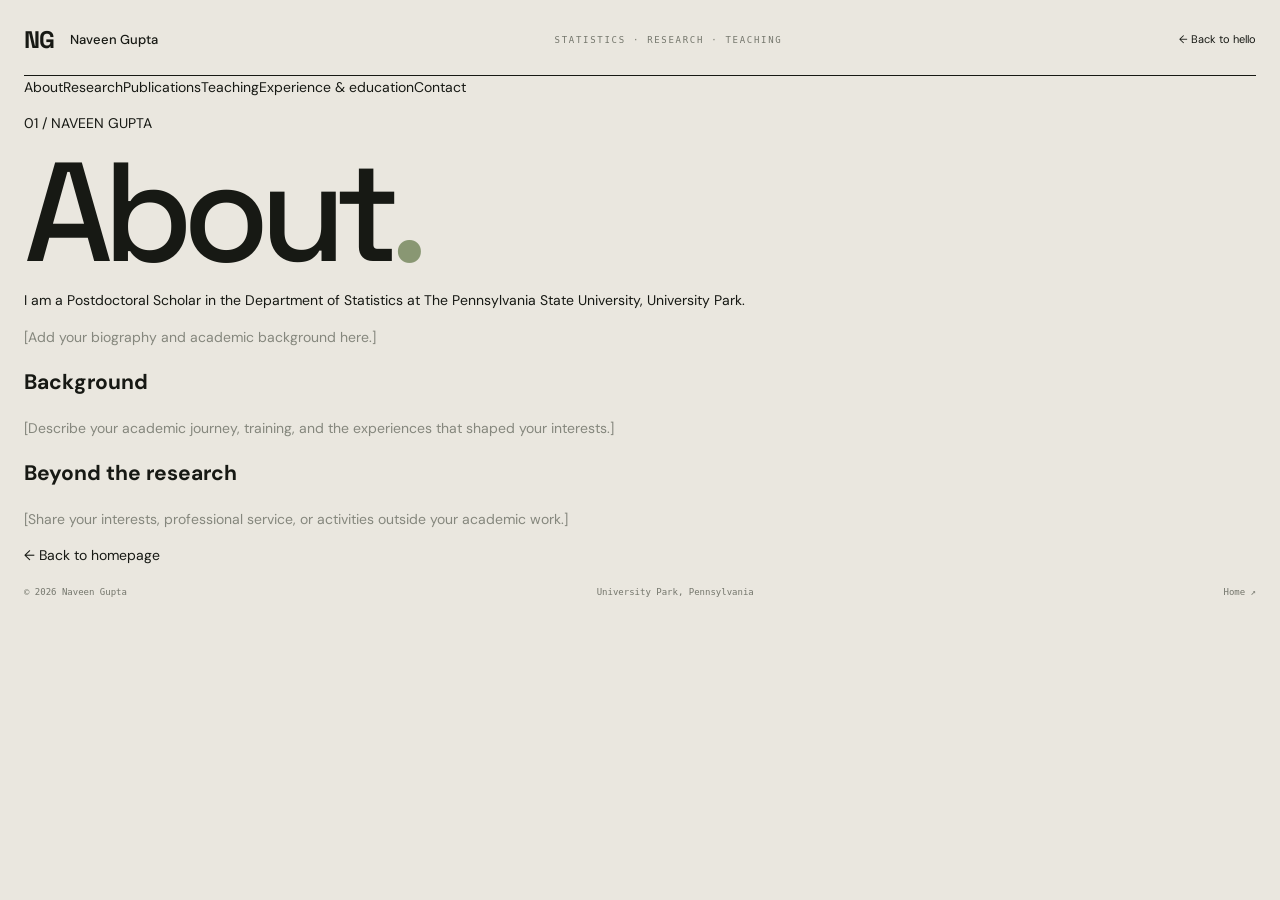
==== about.html @ cfaed45a "Add dedicated about page" ====
<!doctype html><html lang="en"><head><meta charset="utf-8"><meta name="viewport" content="width=device-width,initial-scale=1"><meta name="description" content="About — Naveen Gupta, Postdoctoral Scholar, Department of Statistics, The Pennsylvania State University."><title>About | Naveen Gupta</title><link rel="stylesheet" href="style.css?v=3"></head><body class="inner-page"><a class="skip" href="#content">Skip to content</a><header><a class="brand" href="index.html">NG<span>Naveen Gupta</span></a><span class="header-note">STATISTICS · RESEARCH · TEACHING</span><a class="about-link" href="index.html">← Back to hello</a></header><main class="page-layout"><nav class="page-nav" aria-label="Academic sections"><a href="about.html" aria-current="page">About</a><a href="research.html">Research</a><a href="publications.html">Publications</a><a href="teaching.html">Teaching</a><a href="experience.html">Experience & education</a><a href="contact.html">Contact</a></nav><article id="content" class="page-content"><p class="page-kicker">01 / NAVEEN GUPTA</p><h1>About<span>.</span></h1><div class="page-intro"><p>I am a Postdoctoral Scholar in the Department of Statistics at The Pennsylvania State University, University Park.</p><p class="placeholder">[Add your biography and academic background here.]</p></div><section><h2>Background</h2><p class="placeholder">[Describe your academic journey, training, and the experiences that shaped your interests.]</p></section><section><h2>Beyond the research</h2><p class="placeholder">[Share your interests, professional service, or activities outside your academic work.]</p></section><a class="return-link" href="index.html">← Back to homepage</a></article></main><footer><span>© 2026 Naveen Gupta</span><span>University Park, Pennsylvania</span><a href="index.html">Home ↗</a></footer></body></html>
---- style.css ----
@import url('https://fonts.googleapis.com/css2?family=DM+Sans:wght@400;500;600;700&family=Space+Grotesk:wght@400;500;600;700&display=swap');
:root{--paper:#eae7df;--ink:#171914;--muted:#74766c;--rule:#c9c7be;--accent:#889d63}*{box-sizing:border-box}html{scroll-behavior:smooth}body{margin:0;padding:24px;background:var(--paper);color:var(--ink);font:14px/1.6 'DM Sans',Arial,sans-serif}a{color:inherit;text-decoration:none}button{font:inherit}a:focus-visible,button:focus-visible,summary:focus-visible{outline:2px solid #96ad6e;outline-offset:5px}.skip{position:absolute;top:-60px;padding:10px;background:white;z-index:10}.skip:focus{top:10px}header{display:flex;align-items:center;justify-content:space-between;padding:0 0 20px;border-bottom:1px solid var(--ink);gap:20px}.brand{display:flex;gap:16px;align-items:center;font:700 24px 'Space Grotesk',Arial,sans-serif;letter-spacing:-1px}.brand span{font:500 13px 'DM Sans',Arial,sans-serif;letter-spacing:0}.header-note{font:9px monospace;letter-spacing:1.7px;color:var(--muted)}.about-link{font-size:11px}.greeting{display:flex;align-items:center;justify-content:space-between;gap:30px;padding:18px 0 20px}h1{font:500 clamp(90px,11vw,172px)/.9 'Space Grotesk',Arial,sans-serif;letter-spacing:-10px;margin:0}h1 span{color:#899773}.greeting p{margin:0 4px 0 0;font-size:14px}.greeting p span{color:var(--muted);font-size:11px}.workspace{display:grid;grid-template-columns:minmax(0,1fr) 335px;gap:16px;align-items:stretch}.scene{position:relative;background:#10130f;min-height:660px;overflow:hidden;color:#e7e9da}canvas{position:absolute;inset:0;width:100%;height:100%}.scene:after{content:'';position:absolute;inset:0;pointer-events:none;background:linear-gradient(180deg,#10130f00 45%,#10130fa6 100%);box-shadow:inset 0 0 100px #0005}.scene-top{position:absolute;top:24px;left:25px;right:25px;display:flex;justify-content:space-between;font:8px monospace;letter-spacing:1.5px;color:#a4ad95;z-index:1}.scene-title{position:absolute;bottom:110px;left:35px;z-index:1}.kicker{font:9px monospace;letter-spacing:2px;color:#acb89b}.scene-title h2{font:400 clamp(32px,4vw,58px)/1.2 'Space Grotesk',Arial,sans-serif;letter-spacing:-2px;margin:10px 0}.scene-title p{font-size:12px;color:#a5ad9a;margin:0}.plot-label{position:absolute;color:#a7b29575;font:11px monospace;pointer-events:none}.label-one{top:31%;left:30%}.label-two{right:15%;top:53%}.crosshair{position:absolute;top:43%;left:50%;font:22px monospace;color:#d8dfc780;border:1px solid #9ba68550;width:100px;height:80px;display:grid;place-items:center}.scene-controls{position:absolute;bottom:25px;left:25px;right:25px;display:flex;align-items:center;justify-content:space-between;gap:10px;z-index:2;font:8px monospace;letter-spacing:1px}.scene-controls>span{max-width:110px;color:#929c83}.scene-controls>div{display:flex;gap:7px}.scene-controls button{border:1px solid #77826955;background:#13180d88;color:#a6b197;cursor:pointer;padding:8px 11px;font:10px monospace;transition:background .2s,color .2s}.scene-controls button.active,.scene-controls button:hover{color:#e5edce;background:#4f5f37;border-color:#91a46e}#motion{border:0;background:none;padding:8px 0}aside{padding:25px 22px 18px;border:1px solid var(--rule);display:flex;flex-direction:column;scroll-margin-top:20px}.status{font:8px monospace;letter-spacing:1.3px;color:var(--muted);display:flex;gap:7px;align-items:center}.status i{height:5px;width:5px;border-radius:50%;background:#80945e}.identity h2{font:500 30px/1.2 'Space Grotesk',Arial,sans-serif;letter-spacing:-1.2px;margin:22px 0 7px}.identity p{font-size:11px;color:#64675c;margin:8px 0}.identity .position{font-size:13px;color:var(--ink)}.accordions{margin-top:28px}details{border-top:1px solid var(--rule)}details:last-child{border-bottom:1px solid var(--rule)}summary{list-style:none;display:flex;justify-content:space-between;align-items:center;cursor:pointer;padding:12px 0;font-size:12px;font-weight:600}summary::-webkit-details-marker{display:none}summary>span:after{content:'+';font-size:17px;font-weight:400}details[open] summary>span:after{content:'−'}.detail-body{font-size:11px;color:#5e6255;padding:0 0 14px}.detail-body p{margin:0 0 12px}.detail-body h3{font-size:12px;font-weight:500;color:var(--ink);margin:7px 0}.detail-body small{font:8px monospace;color:var(--muted)}.detail-body article+article{margin-top:18px;padding-top:15px;border-top:1px dashed var(--rule)}.detail-body ul{padding-left:15px}.detail-body a{border-bottom:1px solid var(--muted)}.placeholder{color:#85877d}.panel-foot{margin-top:auto;padding-top:25px;display:flex;justify-content:space-between;font-size:9px;color:var(--muted)}footer{display:flex;justify-content:space-between;gap:20px;padding:21px 0 0;font:9px monospace;color:var(--muted)}@media(min-width:1700px){body{max-width:1700px;margin:auto}.scene{min-height:780px}}@media(max-width:900px){.workspace{grid-template-columns:minmax(0,1fr) 290px;gap:12px}aside{padding:20px 17px}.scene{min-height:680px}.scene-controls>span{display:none}.greeting p{font-size:12px}.greeting p span{font-size:10px}h1{letter-spacing:-6px}}@media(max-width:650px){body{padding:16px}.header-note{display:none}header{padding-bottom:16px}.brand span{font-size:11px}.greeting{align-items:end;padding:25px 0}.greeting p{font-size:11px;max-width:140px;line-height:1.5}.greeting p span{display:block;margin-top:4px}h1{font-size:85px;letter-spacing:-6px}.workspace{grid-template-columns:1fr}.scene{min-height:440px}.scene-title{left:24px;bottom:85px}.scene-title h2{font-size:38px}.scene-top{left:20px;right:20px;font-size:7px}.scene-controls{left:20px;right:20px}.crosshair{width:70px;height:60px}aside{padding:25px}.identity h2{font-size:35px}.identity p{font-size:12px}.accordions{margin-top:22px}summary{font-size:13px}.detail-body{font-size:12px}.panel-foot{padding-top:25px}footer{font-size:8px;flex-wrap:wrap}footer>span:nth-child(2){display:none}}@media(prefers-reduced-motion:reduce){html{scroll-behavior:auto}*{transition:none!important}}
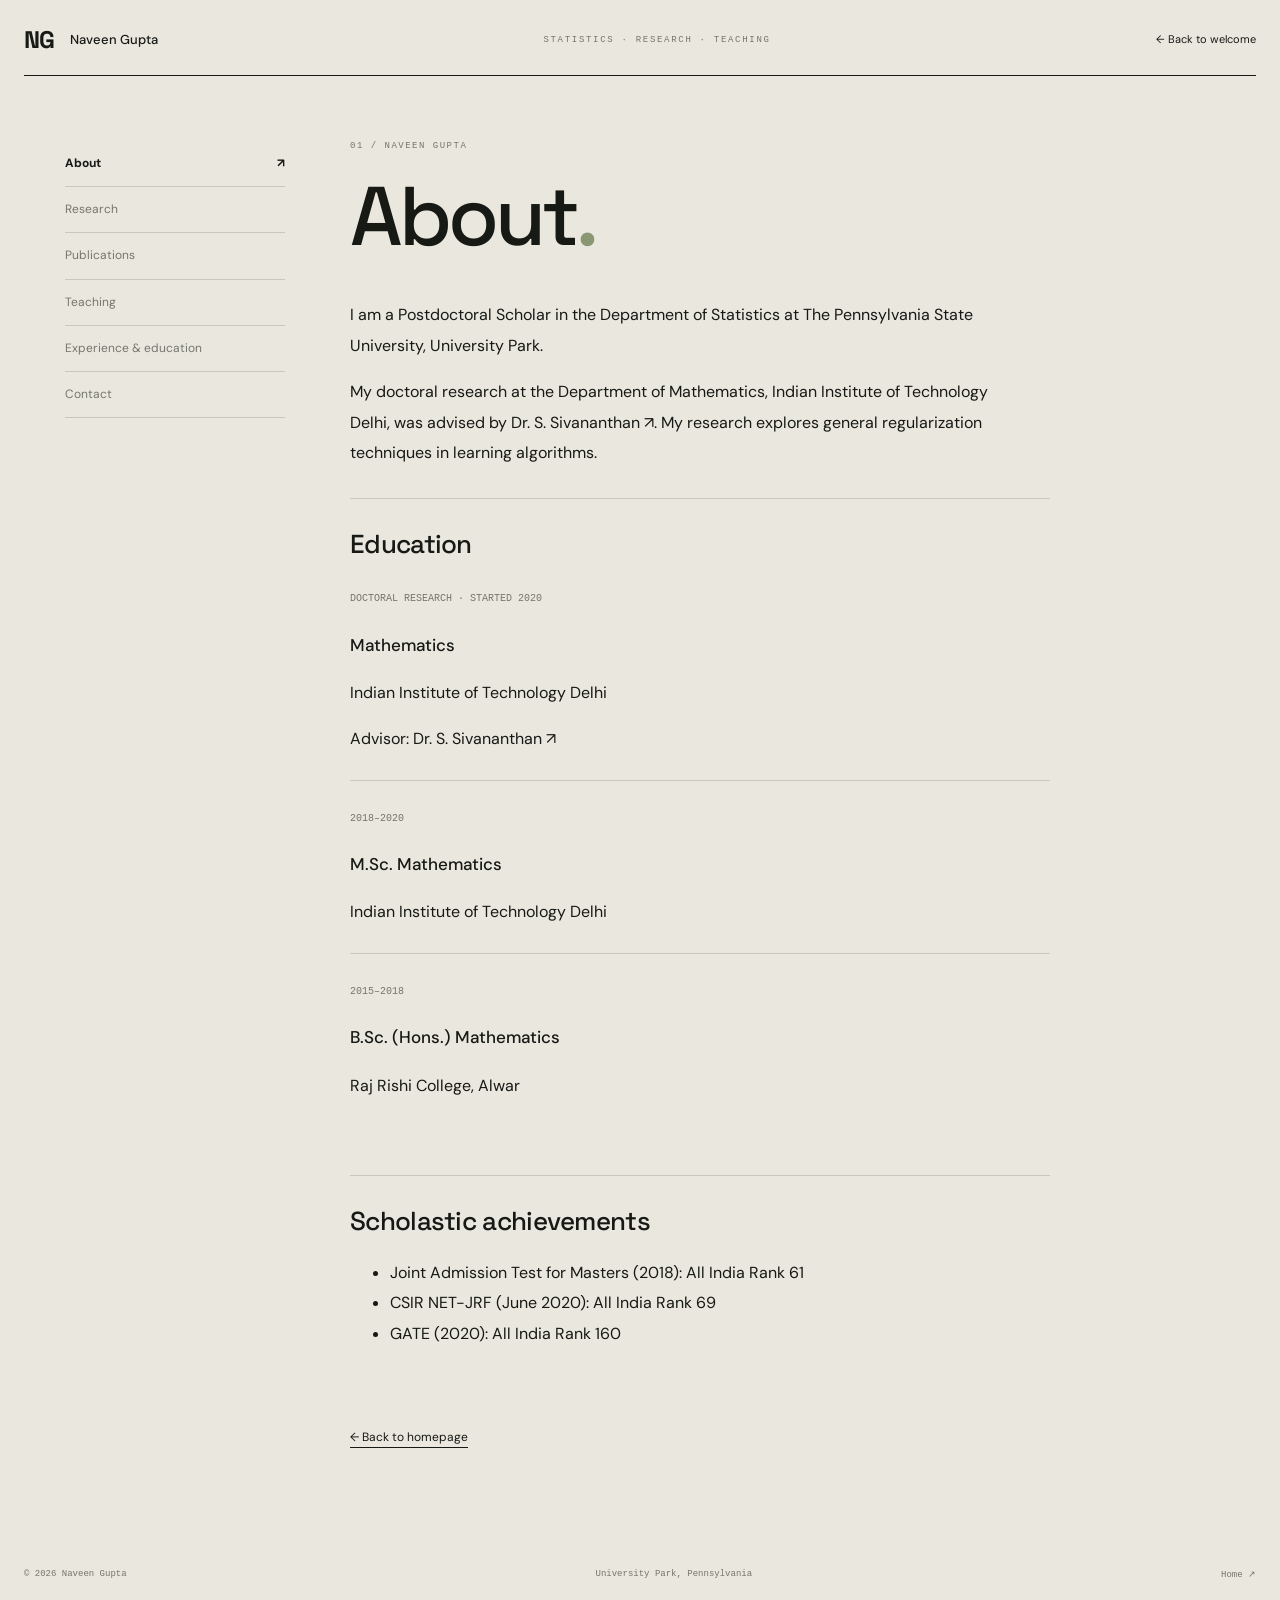
==== commit 02eac4a0: "Migrate academic information from original Google Sites website" ====
--- a/about.html
+++ b/about.html
@@ -1 +1 @@
-<!doctype html><html lang="en"><head><meta charset="utf-8"><meta name="viewport" content="width=device-width,initial-scale=1"><meta name="description" content="About — Naveen Gupta, Postdoctoral Scholar, Department of Statistics, The Pennsylvania State University."><title>About | Naveen Gupta</title><link rel="stylesheet" href="style.css?v=3"></head><body class="inner-page"><a class="skip" href="#content">Skip to content</a><header><a class="brand" href="index.html">NG<span>Naveen Gupta</span></a><span class="header-note">STATISTICS · RESEARCH · TEACHING</span><a class="about-link" href="index.html">← Back to hello</a></header><main class="page-layout"><nav class="page-nav" aria-label="Academic sections"><a href="about.html" aria-current="page">About</a><a href="research.html">Research</a><a href="publications.html">Publications</a><a href="teaching.html">Teaching</a><a href="experience.html">Experience & education</a><a href="contact.html">Contact</a></nav><article id="content" class="page-content"><p class="page-kicker">01 / NAVEEN GUPTA</p><h1>About<span>.</span></h1><div class="page-intro"><p>I am a Postdoctoral Scholar in the Department of Statistics at The Pennsylvania State University, University Park.</p><p class="placeholder">[Add your biography and academic background here.]</p></div><section><h2>Background</h2><p class="placeholder">[Describe your academic journey, training, and the experiences that shaped your interests.]</p></section><section><h2>Beyond the research</h2><p class="placeholder">[Share your interests, professional service, or activities outside your academic work.]</p></section><a class="return-link" href="index.html">← Back to homepage</a></article></main><footer><span>© 2026 Naveen Gupta</span><span>University Park, Pennsylvania</span><a href="index.html">Home ↗</a></footer></body></html>+<!doctype html><html lang="en"><head><meta charset="utf-8"><meta name="viewport" content="width=device-width,initial-scale=1"><meta name="description" content="About — Naveen Gupta, Postdoctoral Scholar, Department of Statistics, The Pennsylvania State University."><title>About | Naveen Gupta</title><link rel="stylesheet" href="style.css?v=3"></head><body class="inner-page"><a class="skip" href="#content">Skip to content</a><header><a class="brand" href="index.html">NG<span>Naveen Gupta</span></a><span class="header-note">STATISTICS · RESEARCH · TEACHING</span><a class="about-link" href="index.html">← Back to welcome</a></header><main class="page-layout"><nav class="page-nav" aria-label="Academic sections"><a href="about.html" aria-current="page">About</a><a href="research.html">Research</a><a href="publications.html">Publications</a><a href="teaching.html">Teaching</a><a href="experience.html">Experience & education</a><a href="contact.html">Contact</a></nav><article id="content" class="page-content"><p class="page-kicker">01 / NAVEEN GUPTA</p><h1>About<span>.</span></h1><div class="page-intro"><p>I am a Postdoctoral Scholar in the Department of Statistics at The Pennsylvania State University, University Park.</p><p>My doctoral research at the Department of Mathematics, Indian Institute of Technology Delhi, was advised by <a href="https://web.iitd.ac.in/~siva/" target="_blank" rel="noopener">Dr. S. Sivananthan ↗</a>. My research explores general regularization techniques in learning algorithms.</p><section><h2>Education</h2><article><small>DOCTORAL RESEARCH · STARTED 2020</small><h3>Mathematics</h3><p>Indian Institute of Technology Delhi</p><p>Advisor: <a href="https://web.iitd.ac.in/~siva/" target="_blank" rel="noopener">Dr. S. Sivananthan ↗</a></p></article><article><small>2018–2020</small><h3>M.Sc. Mathematics</h3><p>Indian Institute of Technology Delhi</p></article><article><small>2015–2018</small><h3>B.Sc. (Hons.) Mathematics</h3><p>Raj Rishi College, Alwar</p></article></section><section><h2>Scholastic achievements</h2><ul><li>Joint Admission Test for Masters (2018): All India Rank 61</li><li>CSIR NET-JRF (June 2020): All India Rank 69</li><li>GATE (2020): All India Rank 160</li></ul></section></div><a class="return-link" href="index.html">← Back to homepage</a></article></main><footer><span>© 2026 Naveen Gupta</span><span>University Park, Pennsylvania</span><a href="index.html">Home ↗</a></footer></body></html>
--- a/style.css
+++ b/style.css
@@ -1,2 +1,9 @@
-@import url('https://fonts.googleapis.com/css2?family=DM+Sans:wght@400;500;600;700&family=Space+Grotesk:wght@400;500;600;700&display=swap');
+@import url('https://fonts.googleapis.com/css2?family=Cormorant+Garamond:wght@500;600&family=DM+Sans:wght@400;500;600;700&family=Space+Grotesk:wght@400;500;600;700&display=swap');
 :root{--paper:#eae7df;--ink:#171914;--muted:#74766c;--rule:#c9c7be;--accent:#889d63}*{box-sizing:border-box}html{scroll-behavior:smooth}body{margin:0;padding:24px;background:var(--paper);color:var(--ink);font:14px/1.6 'DM Sans',Arial,sans-serif}a{color:inherit;text-decoration:none}button{font:inherit}a:focus-visible,button:focus-visible,summary:focus-visible{outline:2px solid #96ad6e;outline-offset:5px}.skip{position:absolute;top:-60px;padding:10px;background:white;z-index:10}.skip:focus{top:10px}header{display:flex;align-items:center;justify-content:space-between;padding:0 0 20px;border-bottom:1px solid var(--ink);gap:20px}.brand{display:flex;gap:16px;align-items:center;font:700 24px 'Space Grotesk',Arial,sans-serif;letter-spacing:-1px}.brand span{font:500 13px 'DM Sans',Arial,sans-serif;letter-spacing:0}.header-note{font:9px monospace;letter-spacing:1.7px;color:var(--muted)}.about-link{font-size:11px}.greeting{display:flex;align-items:center;justify-content:space-between;gap:30px;padding:18px 0 20px}h1{font:500 clamp(90px,11vw,172px)/.9 'Space Grotesk',Arial,sans-serif;letter-spacing:-10px;margin:0}h1 span{color:#899773}.greeting p{margin:0 4px 0 0;font-size:14px}.greeting p span{color:var(--muted);font-size:11px}.workspace{display:grid;grid-template-columns:minmax(0,1fr) 335px;gap:16px;align-items:stretch}.scene{position:relative;background:#10130f;min-height:660px;overflow:hidden;color:#e7e9da}canvas{position:absolute;inset:0;width:100%;height:100%}.scene:after{content:'';position:absolute;inset:0;pointer-events:none;background:linear-gradient(180deg,#10130f00 45%,#10130fa6 100%);box-shadow:inset 0 0 100px #0005}.scene-top{position:absolute;top:24px;left:25px;right:25px;display:flex;justify-content:space-between;font:8px monospace;letter-spacing:1.5px;color:#a4ad95;z-index:1}.scene-title{position:absolute;bottom:110px;left:35px;z-index:1}.kicker{font:9px monospace;letter-spacing:2px;color:#acb89b}.scene-title h2{font:400 clamp(32px,4vw,58px)/1.2 'Space Grotesk',Arial,sans-serif;letter-spacing:-2px;margin:10px 0}.scene-title p{font-size:12px;color:#a5ad9a;margin:0}.plot-label{position:absolute;color:#a7b29575;font:11px monospace;pointer-events:none}.label-one{top:31%;left:30%}.label-two{right:15%;top:53%}.crosshair{position:absolute;top:43%;left:50%;font:22px monospace;color:#d8dfc780;border:1px solid #9ba68550;width:100px;height:80px;display:grid;place-items:center}.scene-controls{position:absolute;bottom:25px;left:25px;right:25px;display:flex;align-items:center;justify-content:space-between;gap:10px;z-index:2;font:8px monospace;letter-spacing:1px}.scene-controls>span{max-width:110px;color:#929c83}.scene-controls>div{display:flex;gap:7px}.scene-controls button{border:1px solid #77826955;background:#13180d88;color:#a6b197;cursor:pointer;padding:8px 11px;font:10px monospace;transition:background .2s,color .2s}.scene-controls button.active,.scene-controls button:hover{color:#e5edce;background:#4f5f37;border-color:#91a46e}#motion{border:0;background:none;padding:8px 0}aside{padding:25px 22px 18px;border:1px solid var(--rule);display:flex;flex-direction:column;scroll-margin-top:20px}.status{font:8px monospace;letter-spacing:1.3px;color:var(--muted);display:flex;gap:7px;align-items:center}.status i{height:5px;width:5px;border-radius:50%;background:#80945e}.identity h2{font:500 30px/1.2 'Space Grotesk',Arial,sans-serif;letter-spacing:-1.2px;margin:22px 0 7px}.identity p{font-size:11px;color:#64675c;margin:8px 0}.identity .position{font-size:13px;color:var(--ink)}.accordions{margin-top:28px}details{border-top:1px solid var(--rule)}details:last-child{border-bottom:1px solid var(--rule)}summary{list-style:none;display:flex;justify-content:space-between;align-items:center;cursor:pointer;padding:12px 0;font-size:12px;font-weight:600}summary::-webkit-details-marker{display:none}summary>span:after{content:'+';font-size:17px;font-weight:400}details[open] summary>span:after{content:'−'}.detail-body{font-size:11px;color:#5e6255;padding:0 0 14px}.detail-body p{margin:0 0 12px}.detail-body h3{font-size:12px;font-weight:500;color:var(--ink);margin:7px 0}.detail-body small{font:8px monospace;color:var(--muted)}.detail-body article+article{margin-top:18px;padding-top:15px;border-top:1px dashed var(--rule)}.detail-body ul{padding-left:15px}.detail-body a{border-bottom:1px solid var(--muted)}.placeholder{color:#85877d}.panel-foot{margin-top:auto;padding-top:25px;display:flex;justify-content:space-between;font-size:9px;color:var(--muted)}footer{display:flex;justify-content:space-between;gap:20px;padding:21px 0 0;font:9px monospace;color:var(--muted)}@media(min-width:1700px){body{max-width:1700px;margin:auto}.scene{min-height:780px}}@media(max-width:900px){.workspace{grid-template-columns:minmax(0,1fr) 290px;gap:12px}aside{padding:20px 17px}.scene{min-height:680px}.scene-controls>span{display:none}.greeting p{font-size:12px}.greeting p span{font-size:10px}h1{letter-spacing:-6px}}@media(max-width:650px){body{padding:16px}.header-note{display:none}header{padding-bottom:16px}.brand span{font-size:11px}.greeting{align-items:end;padding:25px 0}.greeting p{font-size:11px;max-width:140px;line-height:1.5}.greeting p span{display:block;margin-top:4px}h1{font-size:85px;letter-spacing:-6px}.workspace{grid-template-columns:1fr}.scene{min-height:440px}.scene-title{left:24px;bottom:85px}.scene-title h2{font-size:38px}.scene-top{left:20px;right:20px;font-size:7px}.scene-controls{left:20px;right:20px}.crosshair{width:70px;height:60px}aside{padding:25px}.identity h2{font-size:35px}.identity p{font-size:12px}.accordions{margin-top:22px}summary{font-size:13px}.detail-body{font-size:12px}.panel-foot{padding-top:25px}footer{font-size:8px;flex-wrap:wrap}footer>span:nth-child(2){display:none}}@media(prefers-reduced-motion:reduce){html{scroll-behavior:auto}*{transition:none!important}}
+
+/* Dedicated academic pages */
+.section-links{margin-top:32px}.section-links a{display:flex;justify-content:space-between;align-items:center;border-top:1px solid var(--rule);padding:15px 0;font-size:12px;font-weight:500}.section-links a:last-child{border-bottom:1px solid var(--rule)}.section-links a:hover{color:#637a45}.section-links a span{font-size:17px;font-weight:400}.page-layout{display:grid;grid-template-columns:220px minmax(0,800px);gap:65px;max-width:1150px;margin:65px auto 100px;min-height:65vh}.page-nav{display:flex;flex-direction:column;align-self:start;position:sticky;top:30px}.page-nav a{padding:13px 0;border-bottom:1px solid var(--rule);font-size:12px;color:var(--muted)}.page-nav a[aria-current=page]{color:var(--ink);font-weight:700}.page-nav a[aria-current=page]:after{content:' ↗';float:right}.page-kicker{font:9px monospace;letter-spacing:1.5px;color:var(--muted);margin:0 0 22px}.page-content h1{font-size:clamp(48px,6.5vw,92px);letter-spacing:-4px;line-height:1.05;overflow-wrap:anywhere;margin-bottom:40px}.page-content .page-intro{font-size:16px;line-height:1.9;max-width:700px}.page-content section{padding:28px 0;border-top:1px solid var(--rule);margin-top:30px}.page-content h2{font:500 26px 'Space Grotesk',Arial,sans-serif;letter-spacing:-.7px;margin:0 0 20px}.page-content h3{font-size:17px;font-weight:500}.page-content p{max-width:650px}.page-content small{font:10px monospace;color:var(--muted)}.page-content article+article{border-top:1px solid var(--rule);padding-top:20px;margin-top:25px}.return-link{display:inline-block;font-size:12px;margin-top:35px;border-bottom:1px solid var(--ink)}@media(max-width:800px){.page-layout{grid-template-columns:155px minmax(0,1fr);gap:30px}.page-content h1{letter-spacing:-2px}.page-content .page-intro{font-size:14px}}@media(max-width:650px){.page-layout{display:block;margin:25px auto 60px}.page-nav{position:static;display:flex;flex-direction:row;flex-wrap:wrap;gap:0 18px;margin-bottom:40px}.page-nav a{font-size:11px;padding:8px 0}.page-nav a[aria-current=page]:after{content:''}.page-content h1{font-size:50px;margin-bottom:30px}.page-content h2{font-size:24px}.section-links a{font-size:13px}}
+
+.quiet-landscape{isolation:isolate;background:#17302c}.mountains{position:absolute;inset:0;width:100%;height:100%;z-index:-2}.quiet-landscape:after{z-index:-1;background:linear-gradient(0deg,#071d1bd9,transparent 75%);box-shadow:none}.equation{position:absolute;font-family:Georgia,serif;font-style:italic;color:#e3ead5;opacity:.14;pointer-events:none;user-select:none;white-space:nowrap;letter-spacing:1px}.eq-one{top:9%;left:8%;font-size:34px;transform:rotate(-8deg)}.eq-two{top:24%;right:8%;font-size:23px;transform:rotate(5deg)}.eq-three{top:43%;left:7%;font-size:22px;transform:rotate(-4deg)}.eq-four{top:57%;right:12%;font-size:30px}.eq-five{top:69%;left:12%;font-size:23px;transform:rotate(-6deg)}.quiet-landscape blockquote{position:absolute;bottom:55px;left:40px;right:25px;margin:0;color:#eef0df}.quiet-landscape blockquote p{font:400 clamp(25px,3vw,44px)/1.3 Georgia,serif;letter-spacing:-.6px;margin:0 0 20px}.quiet-landscape cite{font:9px 'DM Sans',Arial,sans-serif;letter-spacing:1.5px;text-transform:uppercase;color:#bac9b6}@media(max-width:650px){.quiet-landscape blockquote{left:25px;bottom:30px}.equation{font-size:18px}.eq-one{font-size:27px}.eq-three{font-size:14px}.eq-five{top:57%;font-size:17px}.eq-four{top:44%}}
+
+.greeting h1{font-family:"Cormorant Garamond",Georgia,serif;font-weight:500;font-size:clamp(80px,10vw,150px);letter-spacing:-5px;line-height:1.05}.greeting{padding-top:12px;padding-bottom:18px}@media(max-width:650px){.greeting{align-items:start;flex-direction:column;gap:15px}.greeting h1{font-size:clamp(65px,17vw,105px);letter-spacing:-3px}.greeting p{max-width:none}}
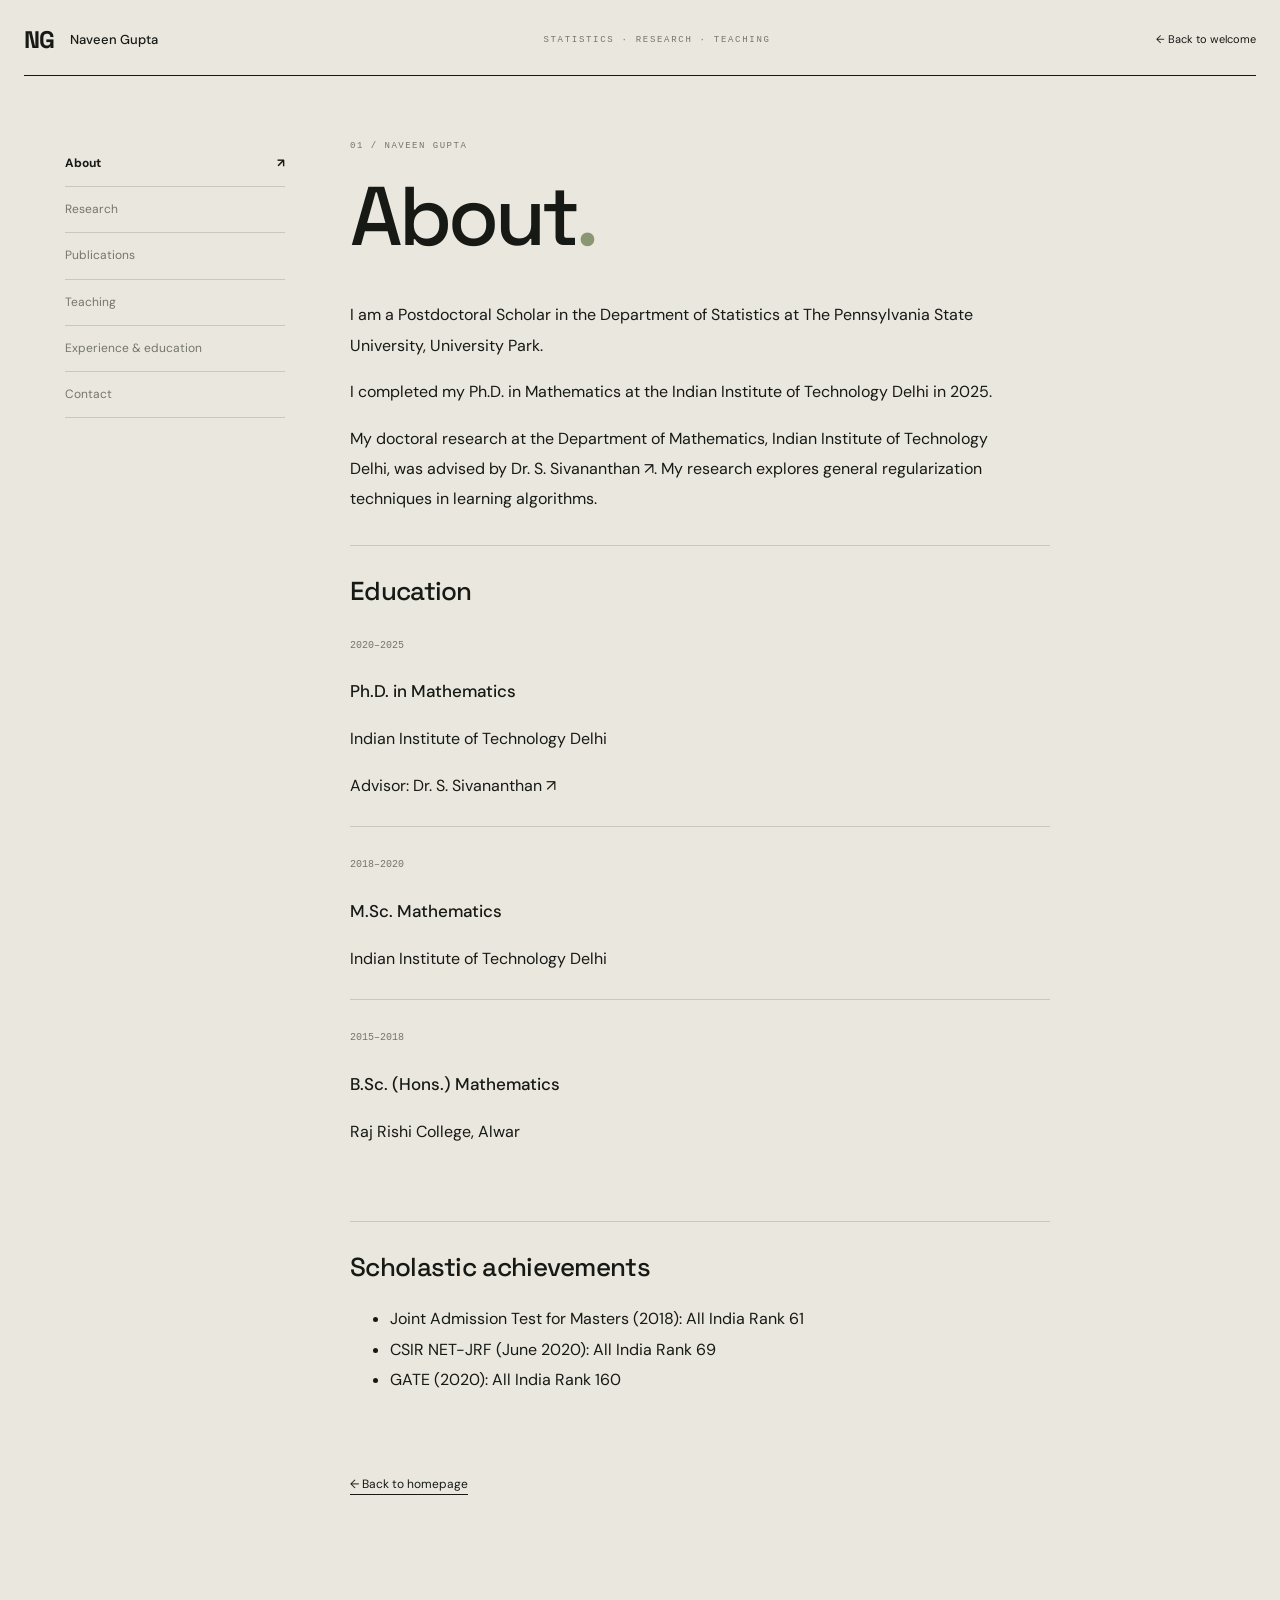
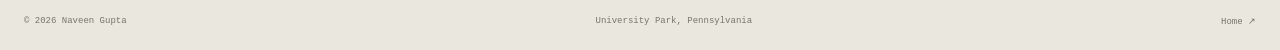
==== commit b3372343: "Add academic profile icons, current PSU teaching, and 2025 PhD completion" ====
--- a/about.html
+++ b/about.html
@@ -1 +1 @@
-<!doctype html><html lang="en"><head><meta charset="utf-8"><meta name="viewport" content="width=device-width,initial-scale=1"><meta name="description" content="About — Naveen Gupta, Postdoctoral Scholar, Department of Statistics, The Pennsylvania State University."><title>About | Naveen Gupta</title><link rel="stylesheet" href="style.css?v=3"></head><body class="inner-page"><a class="skip" href="#content">Skip to content</a><header><a class="brand" href="index.html">NG<span>Naveen Gupta</span></a><span class="header-note">STATISTICS · RESEARCH · TEACHING</span><a class="about-link" href="index.html">← Back to welcome</a></header><main class="page-layout"><nav class="page-nav" aria-label="Academic sections"><a href="about.html" aria-current="page">About</a><a href="research.html">Research</a><a href="publications.html">Publications</a><a href="teaching.html">Teaching</a><a href="experience.html">Experience & education</a><a href="contact.html">Contact</a></nav><article id="content" class="page-content"><p class="page-kicker">01 / NAVEEN GUPTA</p><h1>About<span>.</span></h1><div class="page-intro"><p>I am a Postdoctoral Scholar in the Department of Statistics at The Pennsylvania State University, University Park.</p><p>My doctoral research at the Department of Mathematics, Indian Institute of Technology Delhi, was advised by <a href="https://web.iitd.ac.in/~siva/" target="_blank" rel="noopener">Dr. S. Sivananthan ↗</a>. My research explores general regularization techniques in learning algorithms.</p><section><h2>Education</h2><article><small>DOCTORAL RESEARCH · STARTED 2020</small><h3>Mathematics</h3><p>Indian Institute of Technology Delhi</p><p>Advisor: <a href="https://web.iitd.ac.in/~siva/" target="_blank" rel="noopener">Dr. S. Sivananthan ↗</a></p></article><article><small>2018–2020</small><h3>M.Sc. Mathematics</h3><p>Indian Institute of Technology Delhi</p></article><article><small>2015–2018</small><h3>B.Sc. (Hons.) Mathematics</h3><p>Raj Rishi College, Alwar</p></article></section><section><h2>Scholastic achievements</h2><ul><li>Joint Admission Test for Masters (2018): All India Rank 61</li><li>CSIR NET-JRF (June 2020): All India Rank 69</li><li>GATE (2020): All India Rank 160</li></ul></section></div><a class="return-link" href="index.html">← Back to homepage</a></article></main><footer><span>© 2026 Naveen Gupta</span><span>University Park, Pennsylvania</span><a href="index.html">Home ↗</a></footer></body></html>+<!doctype html><html lang="en"><head><meta charset="utf-8"><meta name="viewport" content="width=device-width,initial-scale=1"><meta name="description" content="About — Naveen Gupta, Postdoctoral Scholar, Department of Statistics, The Pennsylvania State University."><title>About | Naveen Gupta</title><link rel="stylesheet" href="style.css?v=3"></head><body class="inner-page"><a class="skip" href="#content">Skip to content</a><header><a class="brand" href="index.html">NG<span>Naveen Gupta</span></a><span class="header-note">STATISTICS · RESEARCH · TEACHING</span><a class="about-link" href="index.html">← Back to welcome</a></header><main class="page-layout"><nav class="page-nav" aria-label="Academic sections"><a href="about.html" aria-current="page">About</a><a href="research.html">Research</a><a href="publications.html">Publications</a><a href="teaching.html">Teaching</a><a href="experience.html">Experience & education</a><a href="contact.html">Contact</a></nav><article id="content" class="page-content"><p class="page-kicker">01 / NAVEEN GUPTA</p><h1>About<span>.</span></h1><div class="page-intro"><p>I am a Postdoctoral Scholar in the Department of Statistics at The Pennsylvania State University, University Park.</p><p>I completed my Ph.D. in Mathematics at the Indian Institute of Technology Delhi in 2025.</p><p>My doctoral research at the Department of Mathematics, Indian Institute of Technology Delhi, was advised by <a href="https://web.iitd.ac.in/~siva/" target="_blank" rel="noopener">Dr. S. Sivananthan ↗</a>. My research explores general regularization techniques in learning algorithms.</p><section><h2>Education</h2><article><small>2020–2025</small><h3>Ph.D. in Mathematics</h3><p>Indian Institute of Technology Delhi</p><p>Advisor: <a href="https://web.iitd.ac.in/~siva/" target="_blank" rel="noopener">Dr. S. Sivananthan ↗</a></p></article><article><small>2018–2020</small><h3>M.Sc. Mathematics</h3><p>Indian Institute of Technology Delhi</p></article><article><small>2015–2018</small><h3>B.Sc. (Hons.) Mathematics</h3><p>Raj Rishi College, Alwar</p></article></section><section><h2>Scholastic achievements</h2><ul><li>Joint Admission Test for Masters (2018): All India Rank 61</li><li>CSIR NET-JRF (June 2020): All India Rank 69</li><li>GATE (2020): All India Rank 160</li></ul></section></div><a class="return-link" href="index.html">← Back to homepage</a></article></main><footer><span>© 2026 Naveen Gupta</span><span>University Park, Pennsylvania</span><a href="index.html">Home ↗</a></footer></body></html>
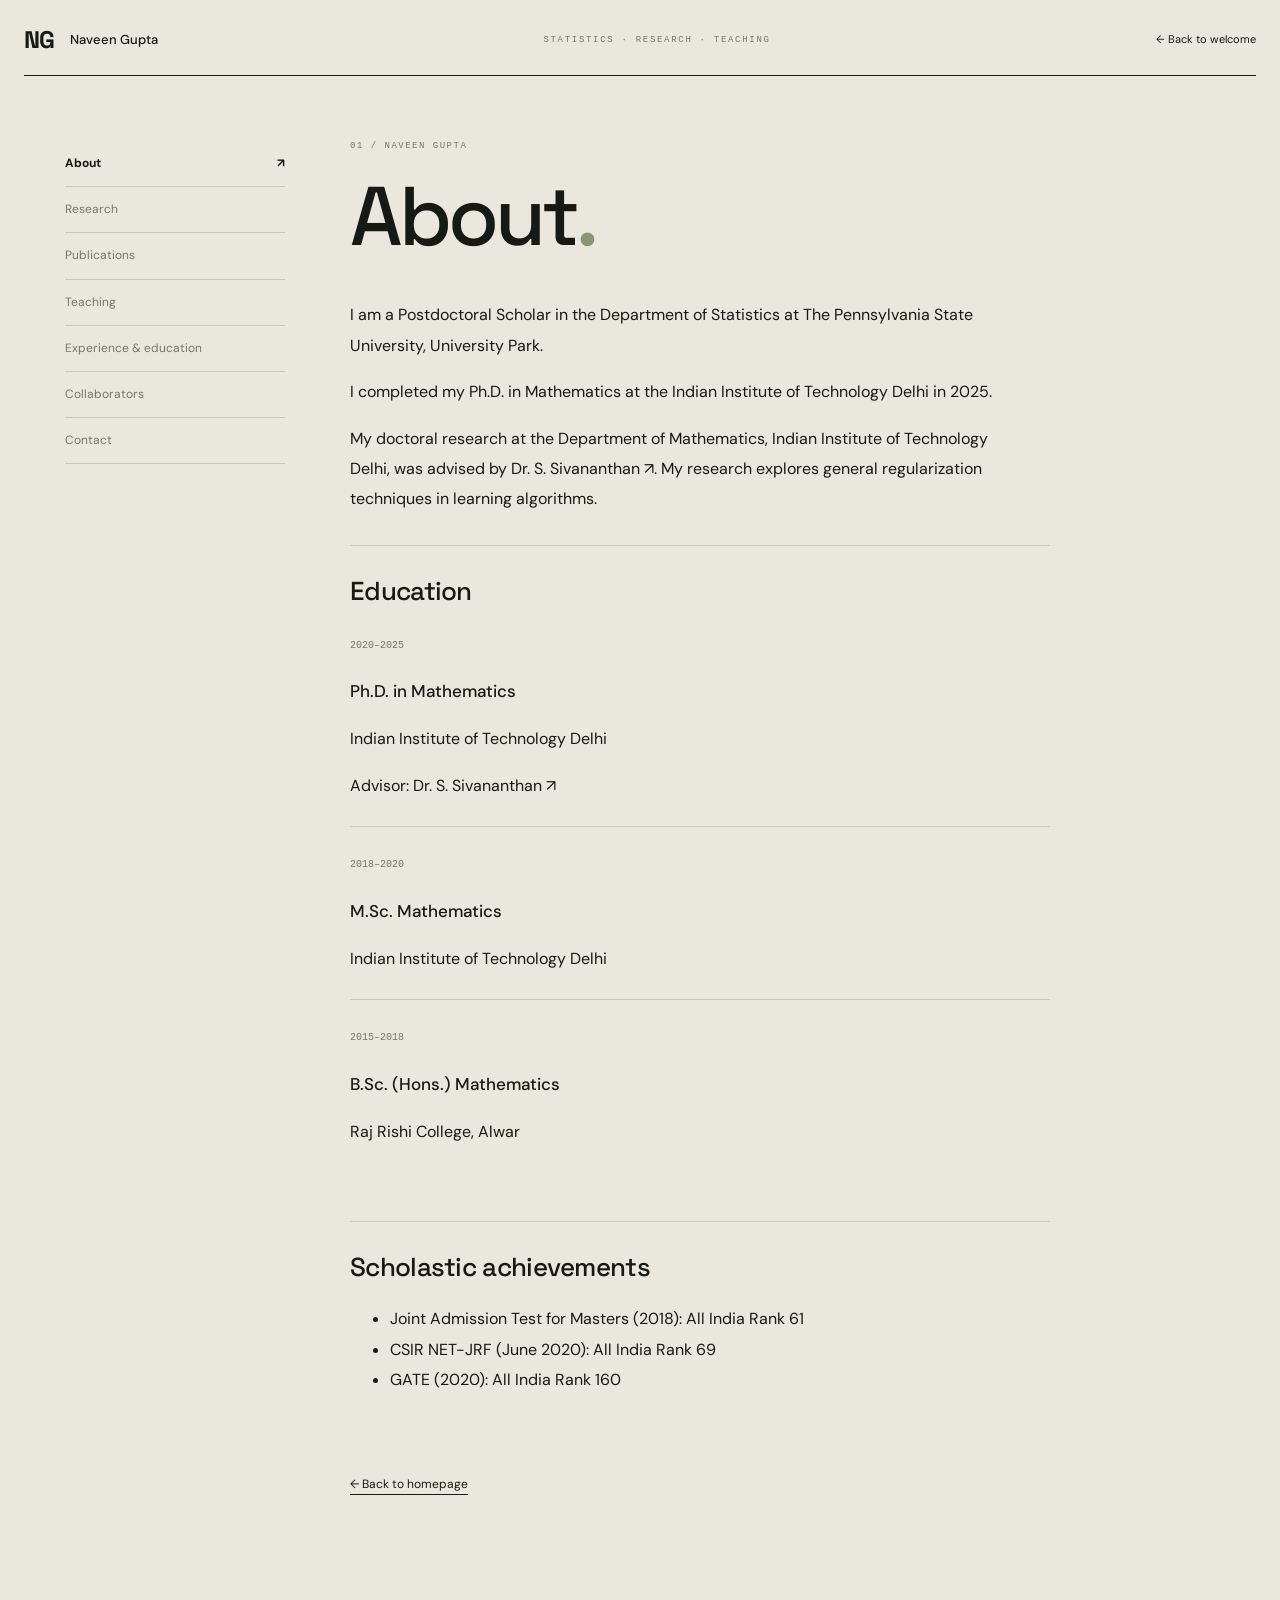
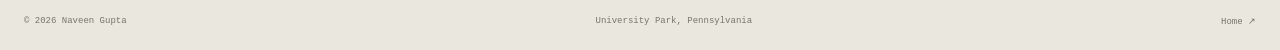
==== commit ab303ebc: "Link Collaborators page from site navigation" ====
--- a/about.html
+++ b/about.html
@@ -1 +1 @@
-<!doctype html><html lang="en"><head><meta charset="utf-8"><meta name="viewport" content="width=device-width,initial-scale=1"><meta name="description" content="About — Naveen Gupta, Postdoctoral Scholar, Department of Statistics, The Pennsylvania State University."><title>About | Naveen Gupta</title><link rel="stylesheet" href="style.css?v=3"></head><body class="inner-page"><a class="skip" href="#content">Skip to content</a><header><a class="brand" href="index.html">NG<span>Naveen Gupta</span></a><span class="header-note">STATISTICS · RESEARCH · TEACHING</span><a class="about-link" href="index.html">← Back to welcome</a></header><main class="page-layout"><nav class="page-nav" aria-label="Academic sections"><a href="about.html" aria-current="page">About</a><a href="research.html">Research</a><a href="publications.html">Publications</a><a href="teaching.html">Teaching</a><a href="experience.html">Experience & education</a><a href="contact.html">Contact</a></nav><article id="content" class="page-content"><p class="page-kicker">01 / NAVEEN GUPTA</p><h1>About<span>.</span></h1><div class="page-intro"><p>I am a Postdoctoral Scholar in the Department of Statistics at The Pennsylvania State University, University Park.</p><p>I completed my Ph.D. in Mathematics at the Indian Institute of Technology Delhi in 2025.</p><p>My doctoral research at the Department of Mathematics, Indian Institute of Technology Delhi, was advised by <a href="https://web.iitd.ac.in/~siva/" target="_blank" rel="noopener">Dr. S. Sivananthan ↗</a>. My research explores general regularization techniques in learning algorithms.</p><section><h2>Education</h2><article><small>2020–2025</small><h3>Ph.D. in Mathematics</h3><p>Indian Institute of Technology Delhi</p><p>Advisor: <a href="https://web.iitd.ac.in/~siva/" target="_blank" rel="noopener">Dr. S. Sivananthan ↗</a></p></article><article><small>2018–2020</small><h3>M.Sc. Mathematics</h3><p>Indian Institute of Technology Delhi</p></article><article><small>2015–2018</small><h3>B.Sc. (Hons.) Mathematics</h3><p>Raj Rishi College, Alwar</p></article></section><section><h2>Scholastic achievements</h2><ul><li>Joint Admission Test for Masters (2018): All India Rank 61</li><li>CSIR NET-JRF (June 2020): All India Rank 69</li><li>GATE (2020): All India Rank 160</li></ul></section></div><a class="return-link" href="index.html">← Back to homepage</a></article></main><footer><span>© 2026 Naveen Gupta</span><span>University Park, Pennsylvania</span><a href="index.html">Home ↗</a></footer></body></html>+<!doctype html><html lang="en"><head><meta charset="utf-8"><meta name="viewport" content="width=device-width,initial-scale=1"><meta name="description" content="About — Naveen Gupta, Postdoctoral Scholar, Department of Statistics, The Pennsylvania State University."><title>About | Naveen Gupta</title><link rel="stylesheet" href="style.css?v=3"></head><body class="inner-page"><a class="skip" href="#content">Skip to content</a><header><a class="brand" href="index.html">NG<span>Naveen Gupta</span></a><span class="header-note">STATISTICS · RESEARCH · TEACHING</span><a class="about-link" href="index.html">← Back to welcome</a></header><main class="page-layout"><nav class="page-nav" aria-label="Academic sections"><a href="about.html" aria-current="page">About</a><a href="research.html">Research</a><a href="publications.html">Publications</a><a href="teaching.html">Teaching</a><a href="experience.html">Experience & education</a><a href="collaborators.html">Collaborators</a><a href="contact.html">Contact</a></nav><article id="content" class="page-content"><p class="page-kicker">01 / NAVEEN GUPTA</p><h1>About<span>.</span></h1><div class="page-intro"><p>I am a Postdoctoral Scholar in the Department of Statistics at The Pennsylvania State University, University Park.</p><p>I completed my Ph.D. in Mathematics at the Indian Institute of Technology Delhi in 2025.</p><p>My doctoral research at the Department of Mathematics, Indian Institute of Technology Delhi, was advised by <a href="https://web.iitd.ac.in/~siva/" target="_blank" rel="noopener">Dr. S. Sivananthan ↗</a>. My research explores general regularization techniques in learning algorithms.</p><section><h2>Education</h2><article><small>2020–2025</small><h3>Ph.D. in Mathematics</h3><p>Indian Institute of Technology Delhi</p><p>Advisor: <a href="https://web.iitd.ac.in/~siva/" target="_blank" rel="noopener">Dr. S. Sivananthan ↗</a></p></article><article><small>2018–2020</small><h3>M.Sc. Mathematics</h3><p>Indian Institute of Technology Delhi</p></article><article><small>2015–2018</small><h3>B.Sc. (Hons.) Mathematics</h3><p>Raj Rishi College, Alwar</p></article></section><section><h2>Scholastic achievements</h2><ul><li>Joint Admission Test for Masters (2018): All India Rank 61</li><li>CSIR NET-JRF (June 2020): All India Rank 69</li><li>GATE (2020): All India Rank 160</li></ul></section></div><a class="return-link" href="index.html">← Back to homepage</a></article></main><footer><span>© 2026 Naveen Gupta</span><span>University Park, Pennsylvania</span><a href="index.html">Home ↗</a></footer></body></html>
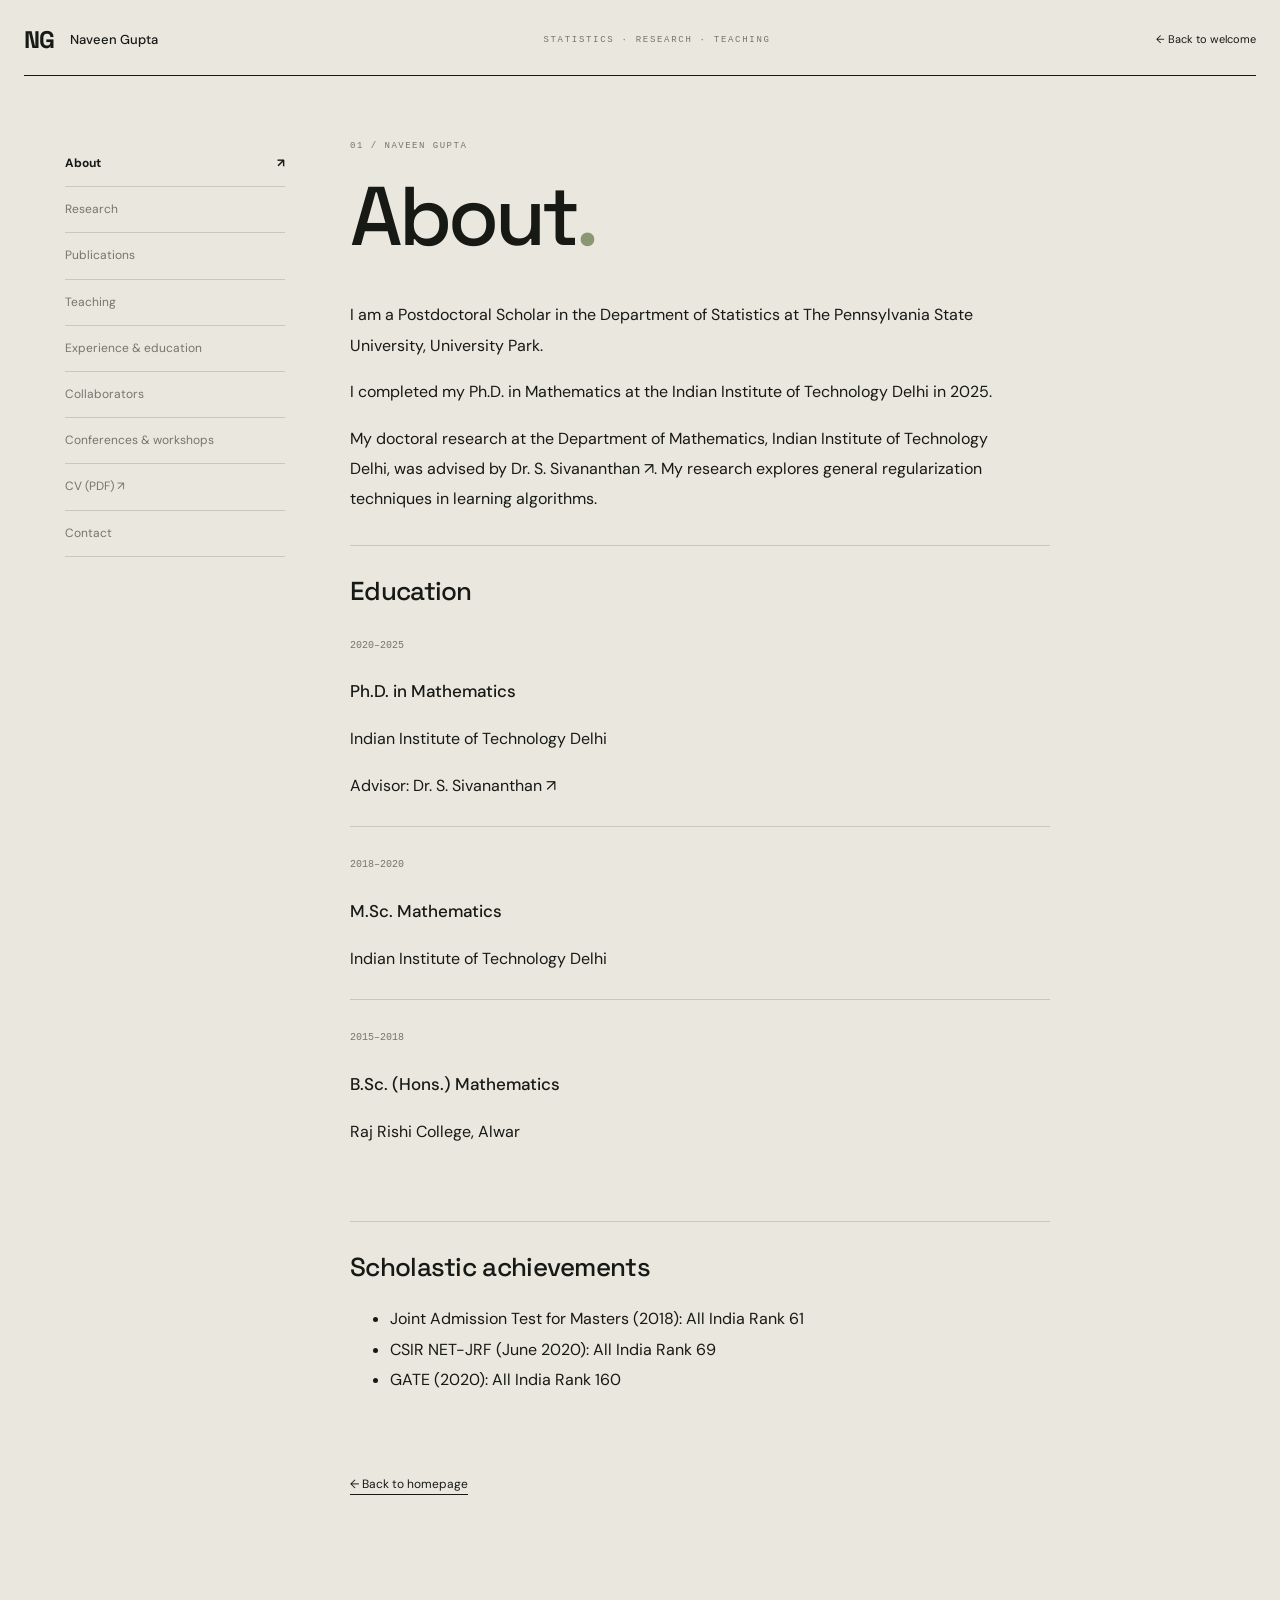
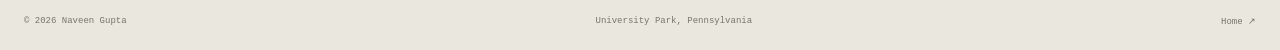
==== commit f0fe338f: "Add downloadable CV and conferences and workshops page" ====
--- a/about.html
+++ b/about.html
@@ -1 +1 @@
-<!doctype html><html lang="en"><head><meta charset="utf-8"><meta name="viewport" content="width=device-width,initial-scale=1"><meta name="description" content="About — Naveen Gupta, Postdoctoral Scholar, Department of Statistics, The Pennsylvania State University."><title>About | Naveen Gupta</title><link rel="stylesheet" href="style.css?v=3"></head><body class="inner-page"><a class="skip" href="#content">Skip to content</a><header><a class="brand" href="index.html">NG<span>Naveen Gupta</span></a><span class="header-note">STATISTICS · RESEARCH · TEACHING</span><a class="about-link" href="index.html">← Back to welcome</a></header><main class="page-layout"><nav class="page-nav" aria-label="Academic sections"><a href="about.html" aria-current="page">About</a><a href="research.html">Research</a><a href="publications.html">Publications</a><a href="teaching.html">Teaching</a><a href="experience.html">Experience & education</a><a href="collaborators.html">Collaborators</a><a href="contact.html">Contact</a></nav><article id="content" class="page-content"><p class="page-kicker">01 / NAVEEN GUPTA</p><h1>About<span>.</span></h1><div class="page-intro"><p>I am a Postdoctoral Scholar in the Department of Statistics at The Pennsylvania State University, University Park.</p><p>I completed my Ph.D. in Mathematics at the Indian Institute of Technology Delhi in 2025.</p><p>My doctoral research at the Department of Mathematics, Indian Institute of Technology Delhi, was advised by <a href="https://web.iitd.ac.in/~siva/" target="_blank" rel="noopener">Dr. S. Sivananthan ↗</a>. My research explores general regularization techniques in learning algorithms.</p><section><h2>Education</h2><article><small>2020–2025</small><h3>Ph.D. in Mathematics</h3><p>Indian Institute of Technology Delhi</p><p>Advisor: <a href="https://web.iitd.ac.in/~siva/" target="_blank" rel="noopener">Dr. S. Sivananthan ↗</a></p></article><article><small>2018–2020</small><h3>M.Sc. Mathematics</h3><p>Indian Institute of Technology Delhi</p></article><article><small>2015–2018</small><h3>B.Sc. (Hons.) Mathematics</h3><p>Raj Rishi College, Alwar</p></article></section><section><h2>Scholastic achievements</h2><ul><li>Joint Admission Test for Masters (2018): All India Rank 61</li><li>CSIR NET-JRF (June 2020): All India Rank 69</li><li>GATE (2020): All India Rank 160</li></ul></section></div><a class="return-link" href="index.html">← Back to homepage</a></article></main><footer><span>© 2026 Naveen Gupta</span><span>University Park, Pennsylvania</span><a href="index.html">Home ↗</a></footer></body></html>+<!doctype html><html lang="en"><head><meta charset="utf-8"><meta name="viewport" content="width=device-width,initial-scale=1"><meta name="description" content="About — Naveen Gupta, Postdoctoral Scholar, Department of Statistics, The Pennsylvania State University."><title>About | Naveen Gupta</title><link rel="stylesheet" href="style.css?v=3"></head><body class="inner-page"><a class="skip" href="#content">Skip to content</a><header><a class="brand" href="index.html">NG<span>Naveen Gupta</span></a><span class="header-note">STATISTICS · RESEARCH · TEACHING</span><a class="about-link" href="index.html">← Back to welcome</a></header><main class="page-layout"><nav class="page-nav" aria-label="Academic sections"><a href="about.html" aria-current="page">About</a><a href="research.html">Research</a><a href="publications.html">Publications</a><a href="teaching.html">Teaching</a><a href="experience.html">Experience & education</a><a href="collaborators.html">Collaborators</a><a href="conferences.html">Conferences &amp; workshops</a><a href="Curriculum_Vitae.pdf" target="_blank" rel="noopener">CV (PDF) ↗</a><a href="contact.html">Contact</a></nav><article id="content" class="page-content"><p class="page-kicker">01 / NAVEEN GUPTA</p><h1>About<span>.</span></h1><div class="page-intro"><p>I am a Postdoctoral Scholar in the Department of Statistics at The Pennsylvania State University, University Park.</p><p>I completed my Ph.D. in Mathematics at the Indian Institute of Technology Delhi in 2025.</p><p>My doctoral research at the Department of Mathematics, Indian Institute of Technology Delhi, was advised by <a href="https://web.iitd.ac.in/~siva/" target="_blank" rel="noopener">Dr. S. Sivananthan ↗</a>. My research explores general regularization techniques in learning algorithms.</p><section><h2>Education</h2><article><small>2020–2025</small><h3>Ph.D. in Mathematics</h3><p>Indian Institute of Technology Delhi</p><p>Advisor: <a href="https://web.iitd.ac.in/~siva/" target="_blank" rel="noopener">Dr. S. Sivananthan ↗</a></p></article><article><small>2018–2020</small><h3>M.Sc. Mathematics</h3><p>Indian Institute of Technology Delhi</p></article><article><small>2015–2018</small><h3>B.Sc. (Hons.) Mathematics</h3><p>Raj Rishi College, Alwar</p></article></section><section><h2>Scholastic achievements</h2><ul><li>Joint Admission Test for Masters (2018): All India Rank 61</li><li>CSIR NET-JRF (June 2020): All India Rank 69</li><li>GATE (2020): All India Rank 160</li></ul></section></div><a class="return-link" href="index.html">← Back to homepage</a></article></main><footer><span>© 2026 Naveen Gupta</span><span>University Park, Pennsylvania</span><a href="index.html">Home ↗</a></footer></body></html>
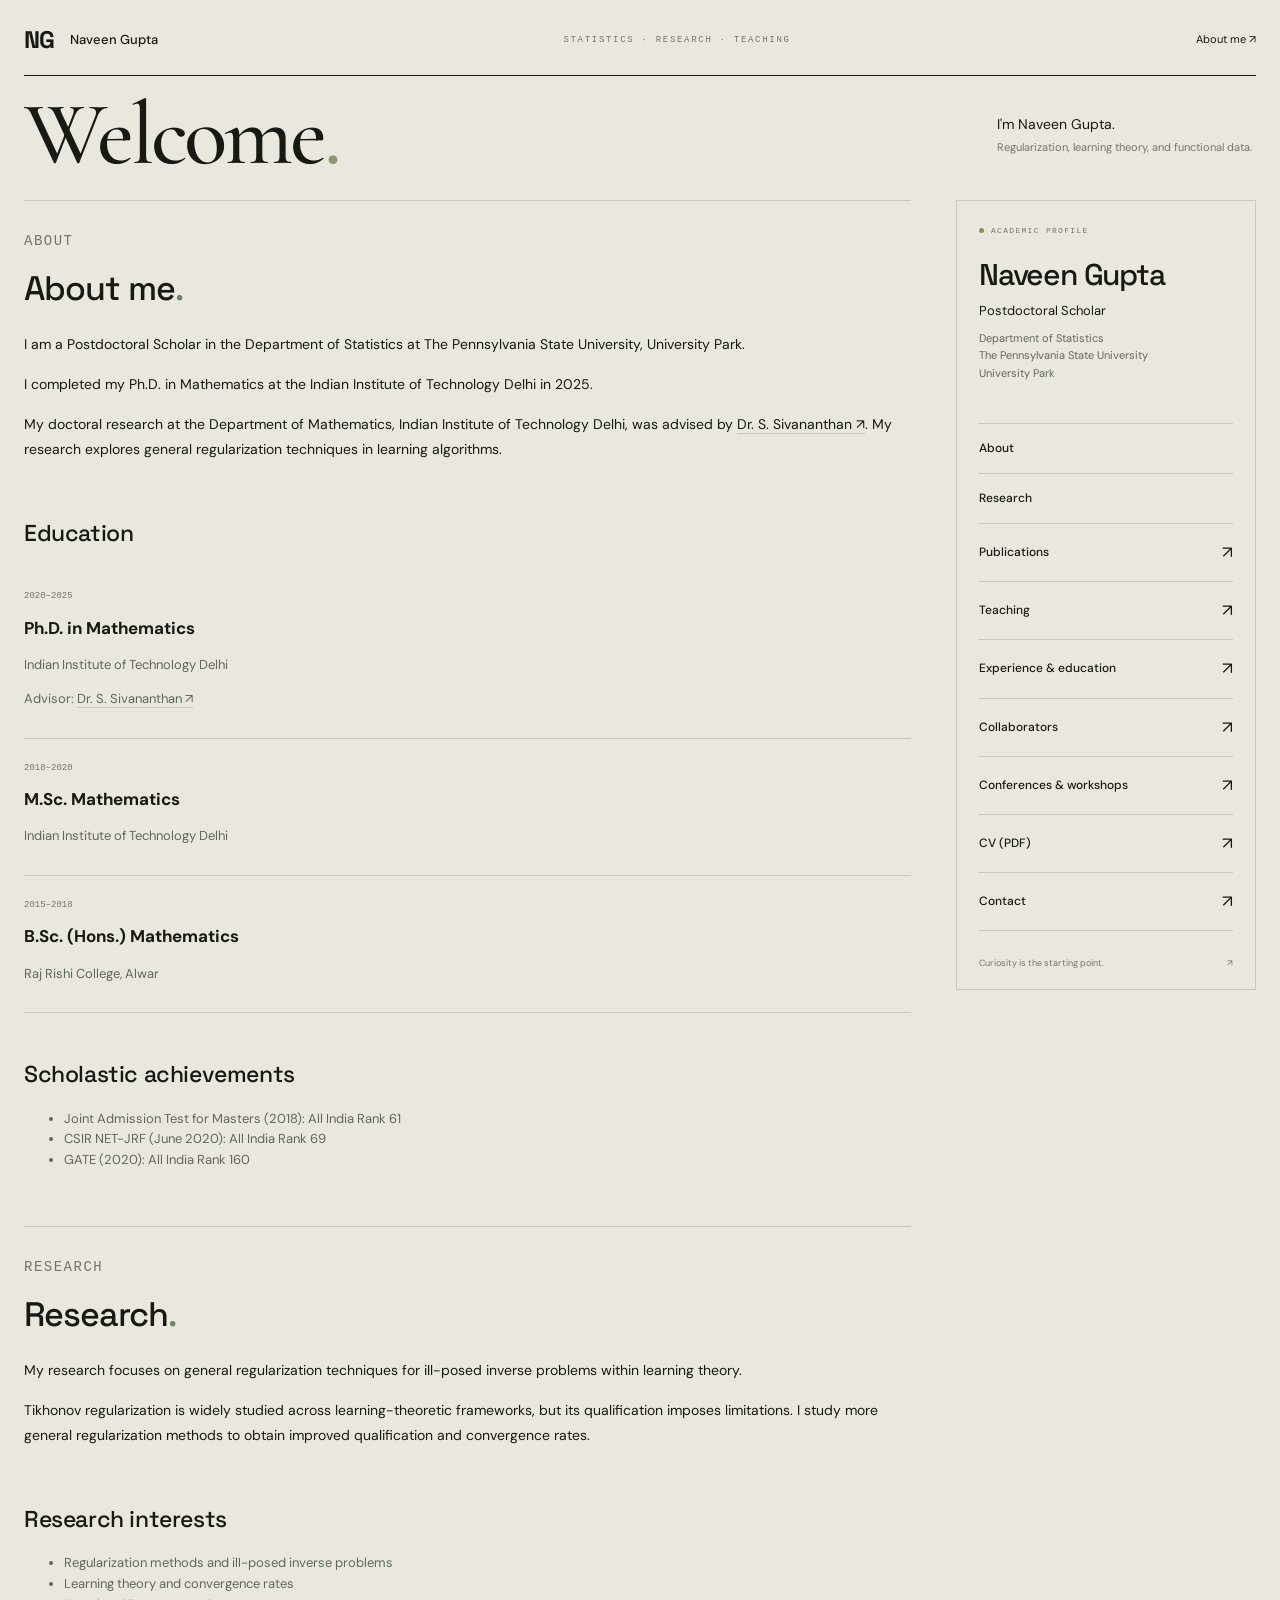
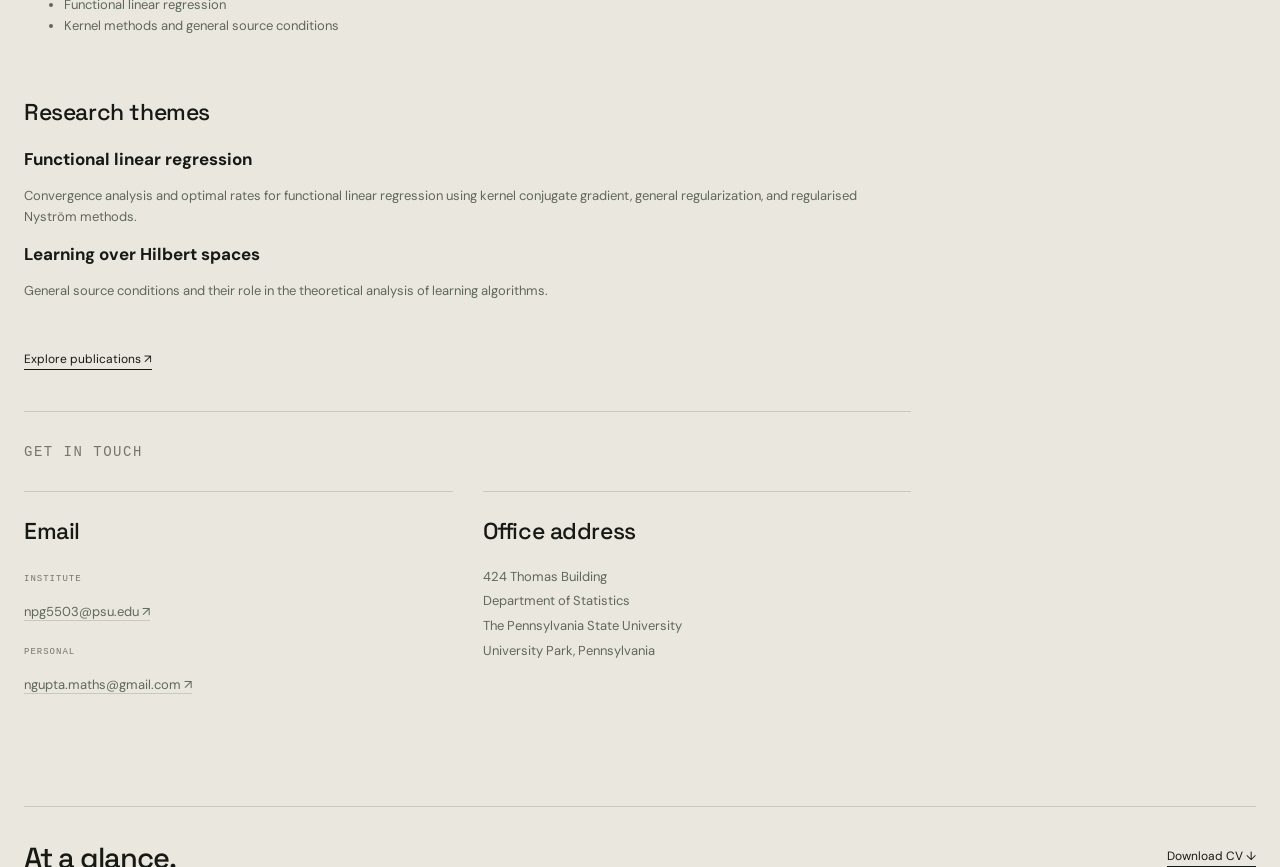
==== commit 49fe32d6: "Bring About and Research onto homepage, simplify headings and improve contact layout" ====
--- a/about.html
+++ b/about.html
@@ -1 +1 @@
-<!doctype html><html lang="en"><head><meta charset="utf-8"><meta name="viewport" content="width=device-width,initial-scale=1"><meta name="description" content="About — Naveen Gupta, Postdoctoral Scholar, Department of Statistics, The Pennsylvania State University."><title>About | Naveen Gupta</title><link rel="stylesheet" href="style.css?v=3"></head><body class="inner-page"><a class="skip" href="#content">Skip to content</a><header><a class="brand" href="index.html">NG<span>Naveen Gupta</span></a><span class="header-note">STATISTICS · RESEARCH · TEACHING</span><a class="about-link" href="index.html">← Back to welcome</a></header><main class="page-layout"><nav class="page-nav" aria-label="Academic sections"><a href="about.html" aria-current="page">About</a><a href="research.html">Research</a><a href="publications.html">Publications</a><a href="teaching.html">Teaching</a><a href="experience.html">Experience & education</a><a href="collaborators.html">Collaborators</a><a href="conferences.html">Conferences &amp; workshops</a><a href="Curriculum_Vitae.pdf" target="_blank" rel="noopener">CV (PDF) ↗</a><a href="contact.html">Contact</a></nav><article id="content" class="page-content"><p class="page-kicker">01 / NAVEEN GUPTA</p><h1>About<span>.</span></h1><div class="page-intro"><p>I am a Postdoctoral Scholar in the Department of Statistics at The Pennsylvania State University, University Park.</p><p>I completed my Ph.D. in Mathematics at the Indian Institute of Technology Delhi in 2025.</p><p>My doctoral research at the Department of Mathematics, Indian Institute of Technology Delhi, was advised by <a href="https://web.iitd.ac.in/~siva/" target="_blank" rel="noopener">Dr. S. Sivananthan ↗</a>. My research explores general regularization techniques in learning algorithms.</p><section><h2>Education</h2><article><small>2020–2025</small><h3>Ph.D. in Mathematics</h3><p>Indian Institute of Technology Delhi</p><p>Advisor: <a href="https://web.iitd.ac.in/~siva/" target="_blank" rel="noopener">Dr. S. Sivananthan ↗</a></p></article><article><small>2018–2020</small><h3>M.Sc. Mathematics</h3><p>Indian Institute of Technology Delhi</p></article><article><small>2015–2018</small><h3>B.Sc. (Hons.) Mathematics</h3><p>Raj Rishi College, Alwar</p></article></section><section><h2>Scholastic achievements</h2><ul><li>Joint Admission Test for Masters (2018): All India Rank 61</li><li>CSIR NET-JRF (June 2020): All India Rank 69</li><li>GATE (2020): All India Rank 160</li></ul></section></div><a class="return-link" href="index.html">← Back to homepage</a></article></main><footer><span>© 2026 Naveen Gupta</span><span>University Park, Pennsylvania</span><a href="index.html">Home ↗</a></footer></body></html>
+<!doctype html><html lang="en"><head><meta charset="utf-8"><meta name="viewport" content="width=device-width,initial-scale=1"><meta http-equiv="refresh" content="0;url=index.html#about"><title>Naveen Gupta</title><link rel="canonical" href="https://naveenguptamaths.github.io/naveen_gupta.maths/#about"></head><body><p>This information is now on the <a href="index.html#about">homepage</a>.</p></body></html>
